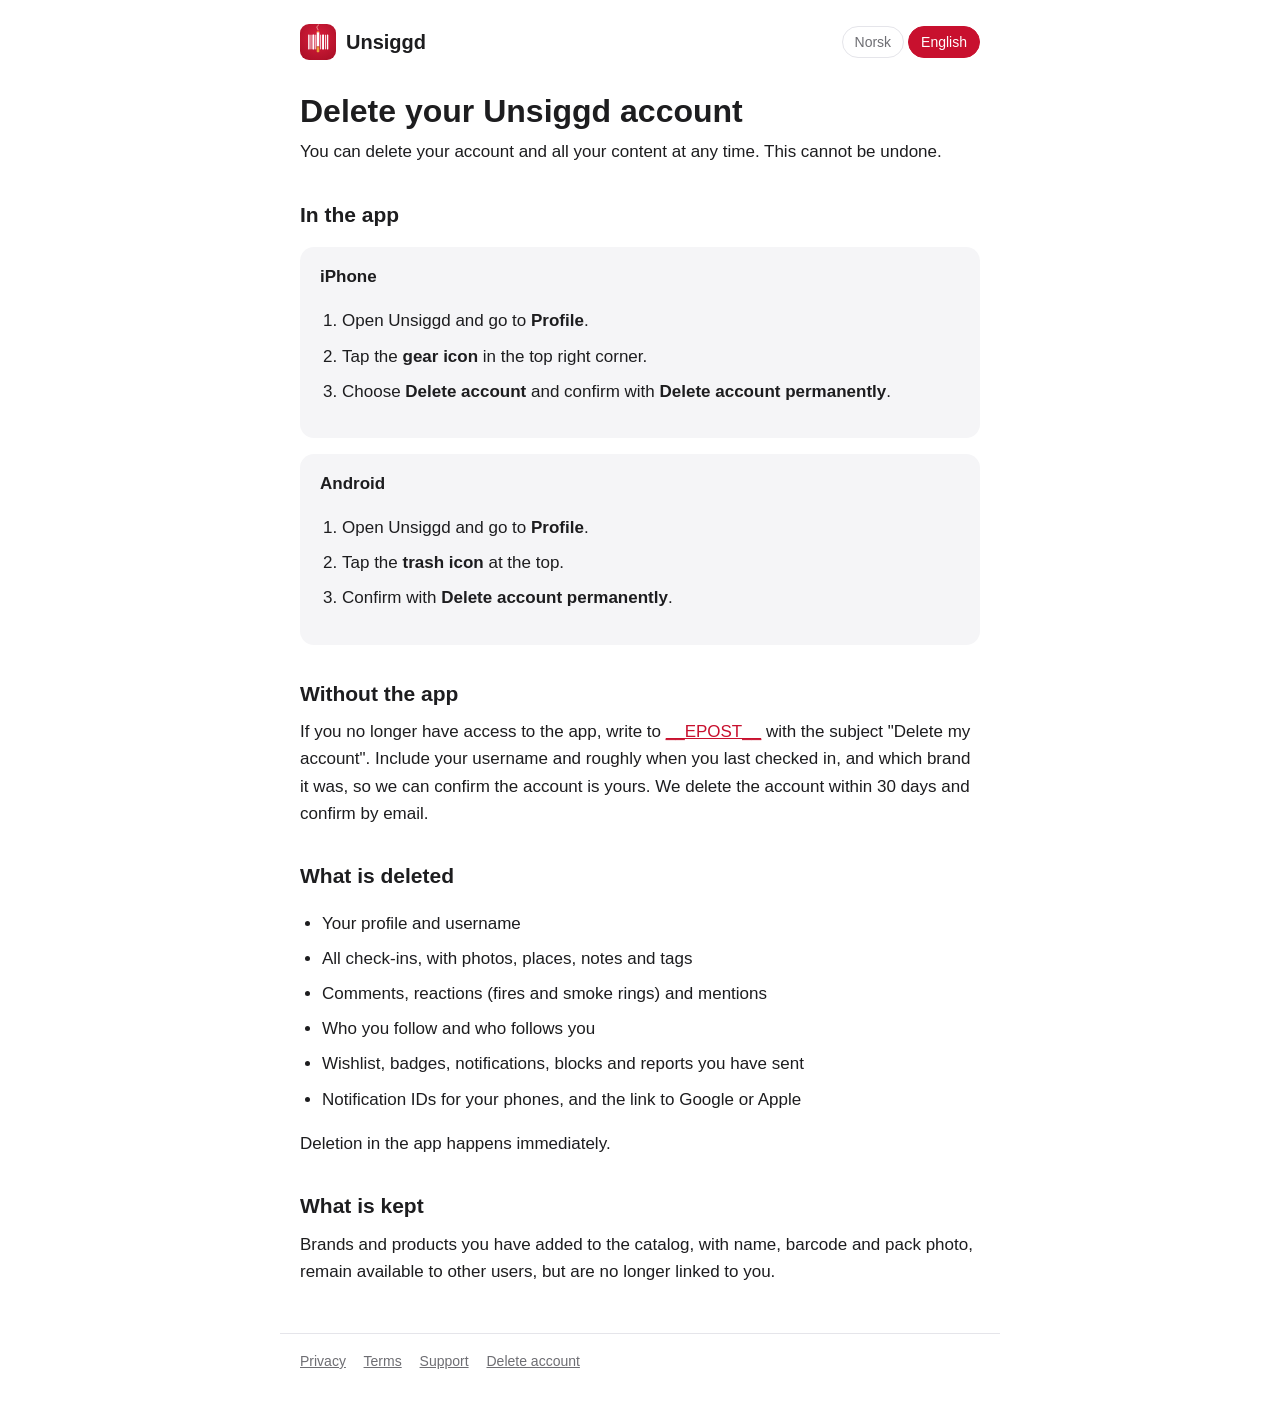
==== delete-account.html @ a5e9eb8a "Nettsider for butikkene: personvern, vilkår, support og sletting Statiske sider på norsk og engelsk " ====
<!doctype html>
<html lang="en" data-title-nb="Slett konto – Unsiggd" data-title-en="Delete account – Unsiggd">
<head>
<meta charset="utf-8">
<meta name="viewport" content="width=device-width, initial-scale=1">
<title>Delete account – Unsiggd</title>
<link rel="icon" href="icon.svg" type="image/svg+xml">
<link rel="stylesheet" href="style.css">
<script src="site.js"></script>
</head>
<body>
<header>
  <a class="brand" href="./"><img src="icon.svg" alt=""> Unsiggd</a>
  <div class="lang-switch" role="group" aria-label="Språk / Language">
    <button type="button" value="nb">Norsk</button>
    <button type="button" value="en">English</button>
  </div>
</header>

<main>
<!-- ===================================================== NORSK -->
<article lang="nb">
<h1>Slett kontoen din i Unsiggd</h1>
<p>Du kan slette kontoen og alt innholdet ditt når som helst. Det kan ikke angres.</p>

<h2>I appen</h2>
<div class="card">
<h3>iPhone</h3>
<ol>
<li>Åpne Unsiggd og gå til <strong>Profil</strong>.</li>
<li>Trykk på <strong>tannhjulet</strong> øverst til høyre.</li>
<li>Velg <strong>Slett konto</strong> og bekreft med <strong>Slett konto permanent</strong>.</li>
</ol>
</div>
<div class="card">
<h3>Android</h3>
<ol>
<li>Åpne Unsiggd og gå til <strong>Profil</strong>.</li>
<li>Trykk på <strong>søppelbøtta</strong> øverst.</li>
<li>Bekreft med <strong>Slett konto permanent</strong>.</li>
</ol>
</div>

<h2>Uten appen</h2>
<p>Har du ikke lenger tilgang til appen, skriv til <a href="mailto:__EPOST__?subject=Slett%20kontoen%20min">__EPOST__</a> med emnet «Slett kontoen min». Oppgi brukernavnet ditt og omtrent når du sist sjekket inn, og hvilket merke det var, så vi kan se at kontoen er din. Vi sletter kontoen innen 30 dager og bekrefter på e-post.</p>

<h2>Hva som slettes</h2>
<ul>
<li>Profilen og brukernavnet</li>
<li>Alle innsjekkinger, med bilder, steder, notater og tagger</li>
<li>Kommentarer, reaksjoner (fyr og røykringer) og omtaler</li>
<li>Hvem du følger og hvem som følger deg</li>
<li>Ønskeliste, badges, varsler, blokkeringer og rapporter du har sendt</li>
<li>Varsel-ID-er for telefonene dine, og koblingen til Google eller Apple</li>
</ul>
<p>Slettingen i appen skjer med en gang.</p>

<h2>Hva som beholdes</h2>
<p>Merker og produkter du har lagt til i katalogen, med navn, strekkode og pakkebilde, blir værende for andre brukere, men uten kobling til deg.</p>
</article>

<!-- ===================================================== ENGLISH -->
<article lang="en">
<h1>Delete your Unsiggd account</h1>
<p>You can delete your account and all your content at any time. This cannot be undone.</p>

<h2>In the app</h2>
<div class="card">
<h3>iPhone</h3>
<ol>
<li>Open Unsiggd and go to <strong>Profile</strong>.</li>
<li>Tap the <strong>gear icon</strong> in the top right corner.</li>
<li>Choose <strong>Delete account</strong> and confirm with <strong>Delete account permanently</strong>.</li>
</ol>
</div>
<div class="card">
<h3>Android</h3>
<ol>
<li>Open Unsiggd and go to <strong>Profile</strong>.</li>
<li>Tap the <strong>trash icon</strong> at the top.</li>
<li>Confirm with <strong>Delete account permanently</strong>.</li>
</ol>
</div>

<h2>Without the app</h2>
<p>If you no longer have access to the app, write to <a href="mailto:__EPOST__?subject=Delete%20my%20account">__EPOST__</a> with the subject "Delete my account". Include your username and roughly when you last checked in, and which brand it was, so we can confirm the account is yours. We delete the account within 30 days and confirm by email.</p>

<h2>What is deleted</h2>
<ul>
<li>Your profile and username</li>
<li>All check-ins, with photos, places, notes and tags</li>
<li>Comments, reactions (fires and smoke rings) and mentions</li>
<li>Who you follow and who follows you</li>
<li>Wishlist, badges, notifications, blocks and reports you have sent</li>
<li>Notification IDs for your phones, and the link to Google or Apple</li>
</ul>
<p>Deletion in the app happens immediately.</p>

<h2>What is kept</h2>
<p>Brands and products you have added to the catalog, with name, barcode and pack photo, remain available to other users, but are no longer linked to you.</p>
</article>
</main>

<footer>
  <a href="privacy.html"><span lang="nb">Personvern</span><span lang="en">Privacy</span></a>
  <a href="terms.html"><span lang="nb">Vilkår</span><span lang="en">Terms</span></a>
  <a href="support.html">Support</a>
  <a href="delete-account.html"><span lang="nb">Slett konto</span><span lang="en">Delete account</span></a>
</footer>
</body>
</html>
---- style.css ----
:root {
  --bg: #ffffff;
  --text: #1d1d1f;
  --muted: #6e6e73;
  --line: #e5e5ea;
  --card: #f5f5f7;
  --accent: #c8102e;
}

@media (prefers-color-scheme: dark) {
  :root {
    --bg: #111113;
    --text: #f2f2f7;
    --muted: #a1a1a6;
    --line: #2c2c2e;
    --card: #1c1c1e;
    --accent: #ef4b64;
  }
}

* { box-sizing: border-box; }

html { -webkit-text-size-adjust: 100%; }

body {
  margin: 0;
  background: var(--bg);
  color: var(--text);
  font: 17px/1.6 -apple-system, BlinkMacSystemFont, "Segoe UI", Roboto, "Helvetica Neue", Arial, sans-serif;
}

main, header, footer {
  max-width: 720px;
  margin: 0 auto;
  padding: 0 20px;
}

header {
  display: flex;
  align-items: center;
  justify-content: space-between;
  gap: 12px;
  padding-top: 24px;
  padding-bottom: 8px;
}

.brand {
  display: flex;
  align-items: center;
  gap: 10px;
  color: var(--text);
  text-decoration: none;
  font-weight: 700;
  font-size: 20px;
}

.brand img { width: 36px; height: 36px; border-radius: 9px; }

.lang-switch { display: flex; gap: 4px; }

.lang-switch button {
  border: 1px solid var(--line);
  background: transparent;
  color: var(--muted);
  border-radius: 999px;
  padding: 4px 12px;
  font: inherit;
  font-size: 14px;
  cursor: pointer;
}

.lang-switch button[aria-pressed="true"] {
  background: var(--accent);
  border-color: var(--accent);
  color: #fff;
}

h1 { font-size: 32px; line-height: 1.2; margin: 24px 0 4px; }
h2 { font-size: 21px; margin: 32px 0 8px; }
h3 { font-size: 17px; margin: 20px 0 4px; }

p, li { margin: 8px 0; }
ul, ol { padding-left: 22px; }

a { color: var(--accent); }

.updated { color: var(--muted); font-size: 15px; margin-top: 0; }

.card {
  background: var(--card);
  border-radius: 14px;
  padding: 16px 20px;
  margin: 16px 0;
}

.card p:first-child, .card h3:first-child { margin-top: 0; }
.card p:last-child, .card ul:last-child { margin-bottom: 0; }

.warning { border-left: 4px solid var(--accent); }

.links { display: grid; gap: 10px; padding: 0; list-style: none; }

.links a {
  display: block;
  background: var(--card);
  border-radius: 12px;
  padding: 14px 18px;
  text-decoration: none;
  color: var(--text);
  font-weight: 600;
}

.links a span { display: block; color: var(--muted); font-weight: 400; font-size: 15px; }

footer {
  margin-top: 48px;
  padding-top: 16px;
  padding-bottom: 40px;
  border-top: 1px solid var(--line);
  color: var(--muted);
  font-size: 14px;
}

footer a { color: var(--muted); margin-right: 14px; }

/* Begge språk vises uten JavaScript; med JavaScript bare det valgte. */
html[data-lang="nb"] [lang="en"]:not(html),
html[data-lang="en"] [lang="nb"]:not(html) { display: none; }

@media (max-width: 480px) {
  body { font-size: 16px; }
  h1 { font-size: 27px; }
}
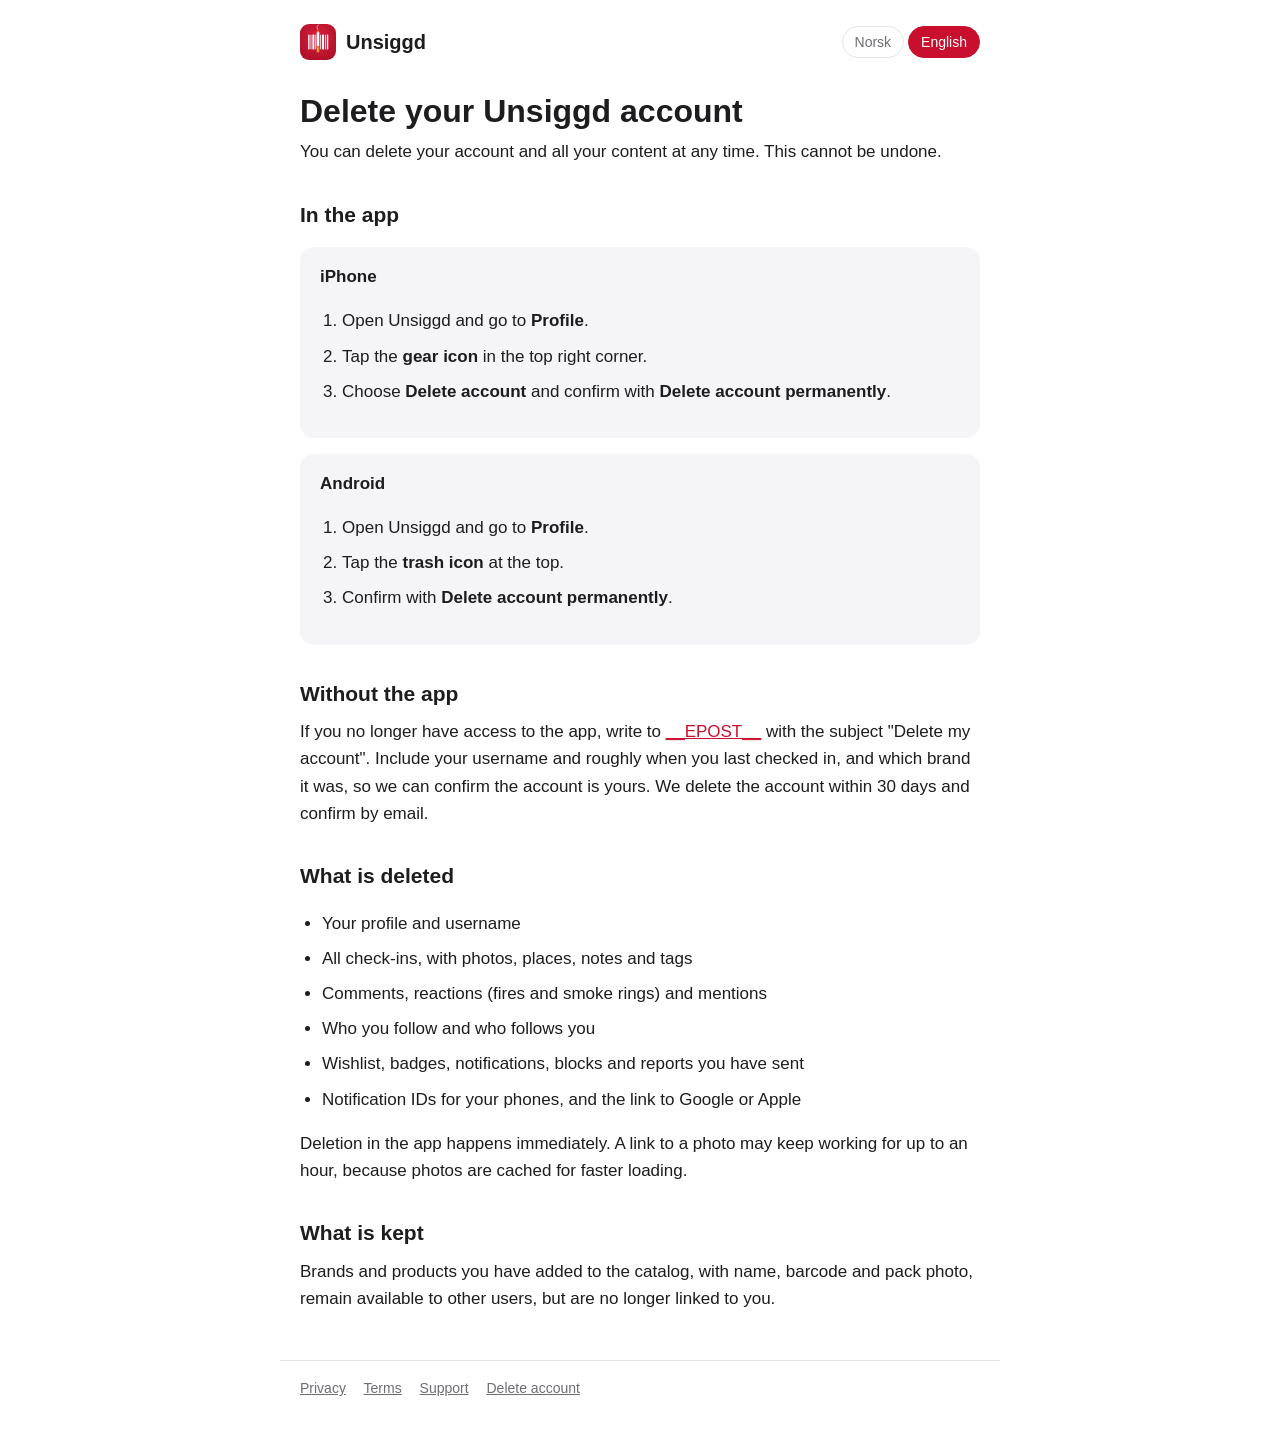
==== commit e29b6870: "Nettsider: bilder kan ligge i mellomlageret i inntil en time Co-Authored-By: Claude Opus 5.5 <norepl" ====
--- a/delete-account.html
+++ b/delete-account.html
@@ -53,7 +53,7 @@
 <li>Ønskeliste, badges, varsler, blokkeringer og rapporter du har sendt</li>
 <li>Varsel-ID-er for telefonene dine, og koblingen til Google eller Apple</li>
 </ul>
-<p>Slettingen i appen skjer med en gang.</p>
+<p>Slettingen i appen skjer med en gang. En lenke til et bilde kan virke i inntil en time til, fordi bilder mellomlagres for raskere visning.</p>
 
 <h2>Hva som beholdes</h2>
 <p>Merker og produkter du har lagt til i katalogen, med navn, strekkode og pakkebilde, blir værende for andre brukere, men uten kobling til deg.</p>
@@ -94,7 +94,7 @@
 <li>Wishlist, badges, notifications, blocks and reports you have sent</li>
 <li>Notification IDs for your phones, and the link to Google or Apple</li>
 </ul>
-<p>Deletion in the app happens immediately.</p>
+<p>Deletion in the app happens immediately. A link to a photo may keep working for up to an hour, because photos are cached for faster loading.</p>
 
 <h2>What is kept</h2>
 <p>Brands and products you have added to the catalog, with name, barcode and pack photo, remain available to other users, but are no longer linked to you.</p>
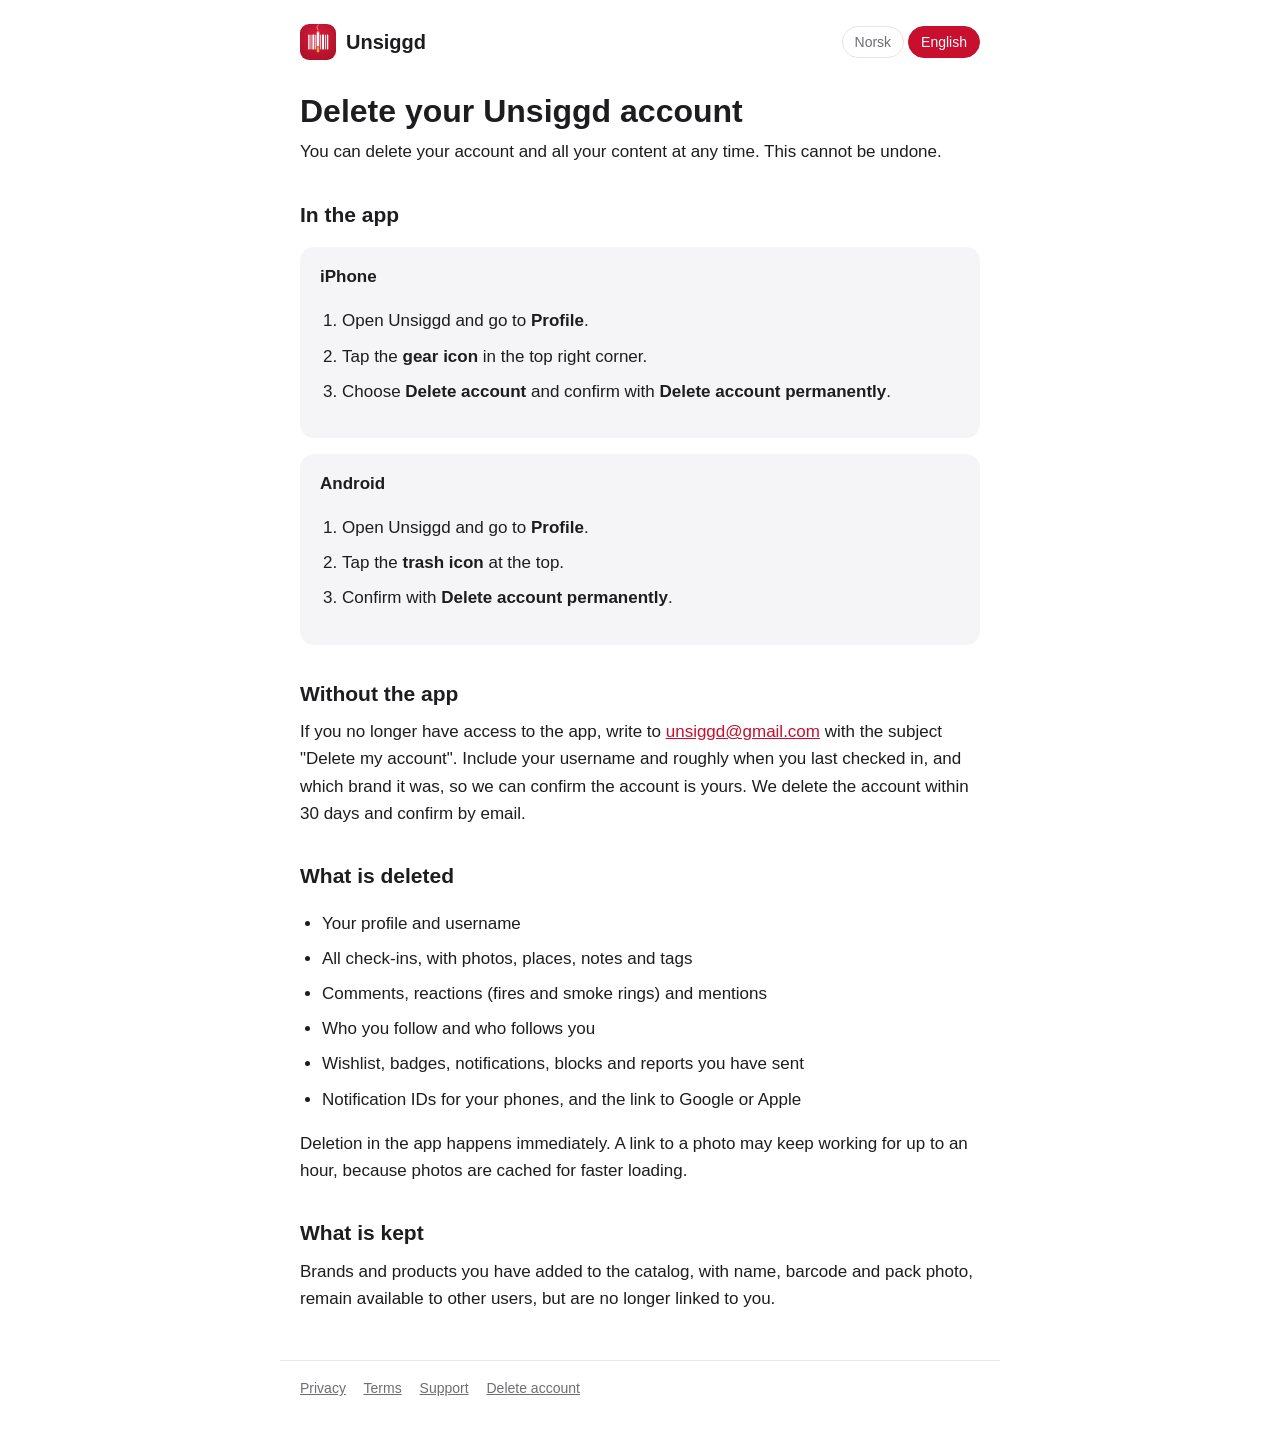
==== commit 0ab5ff2b: "Kontaktadresse unsiggd@gmail.com på nettsidene Co-Authored-By: Claude Opus 5.5 <noreply@anthropic.co" ====
--- a/delete-account.html
+++ b/delete-account.html
@@ -42,7 +42,7 @@
 </div>
 
 <h2>Uten appen</h2>
-<p>Har du ikke lenger tilgang til appen, skriv til <a href="mailto:__EPOST__?subject=Slett%20kontoen%20min">__EPOST__</a> med emnet «Slett kontoen min». Oppgi brukernavnet ditt og omtrent når du sist sjekket inn, og hvilket merke det var, så vi kan se at kontoen er din. Vi sletter kontoen innen 30 dager og bekrefter på e-post.</p>
+<p>Har du ikke lenger tilgang til appen, skriv til <a href="mailto:unsiggd@gmail.com?subject=Slett%20kontoen%20min">unsiggd@gmail.com</a> med emnet «Slett kontoen min». Oppgi brukernavnet ditt og omtrent når du sist sjekket inn, og hvilket merke det var, så vi kan se at kontoen er din. Vi sletter kontoen innen 30 dager og bekrefter på e-post.</p>
 
 <h2>Hva som slettes</h2>
 <ul>
@@ -83,7 +83,7 @@
 </div>
 
 <h2>Without the app</h2>
-<p>If you no longer have access to the app, write to <a href="mailto:__EPOST__?subject=Delete%20my%20account">__EPOST__</a> with the subject "Delete my account". Include your username and roughly when you last checked in, and which brand it was, so we can confirm the account is yours. We delete the account within 30 days and confirm by email.</p>
+<p>If you no longer have access to the app, write to <a href="mailto:unsiggd@gmail.com?subject=Delete%20my%20account">unsiggd@gmail.com</a> with the subject "Delete my account". Include your username and roughly when you last checked in, and which brand it was, so we can confirm the account is yours. We delete the account within 30 days and confirm by email.</p>
 
 <h2>What is deleted</h2>
 <ul>
